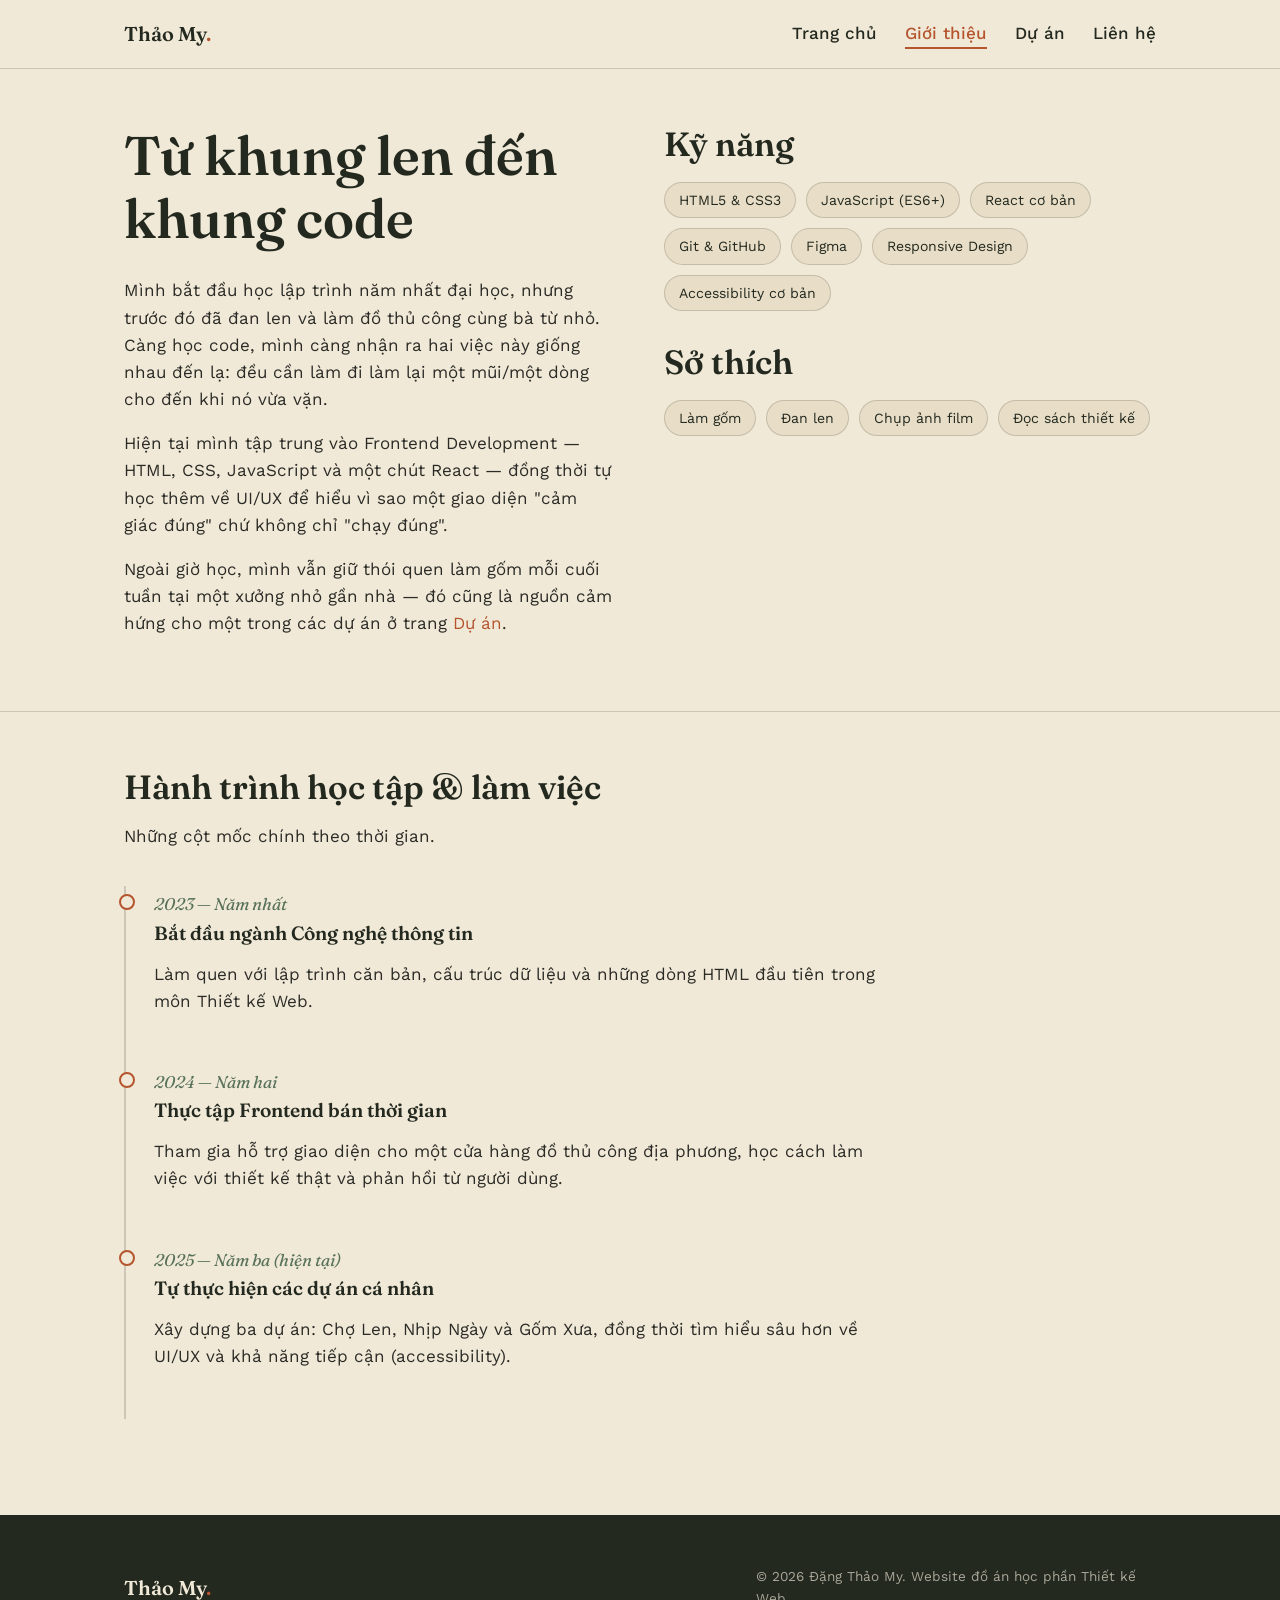
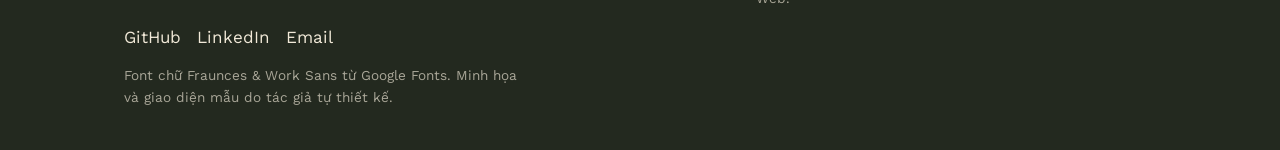
==== about.html @ 8a148832 "Add files via upload" ====
<!DOCTYPE html>
<html lang="vi">
<head>
  <meta charset="UTF-8">
  <meta name="viewport" content="width=device-width, initial-scale=1.0">
  <title>Giới thiệu — Đặng Thảo My</title>
  <meta name="description" content="Câu chuyện, học vấn, kỹ năng và sở thích của Đặng Thảo My.">
  <link rel="icon" type="image/svg+xml" href="images/favicon.svg">
  <link rel="preconnect" href="https://fonts.googleapis.com">
  <link href="https://fonts.googleapis.com/css2?family=Fraunces:wght@500;600&family=Work+Sans:wght@400;500;600&display=swap" rel="stylesheet">
  <link rel="stylesheet" href="css/style.css">
</head>
<body>

  <header class="site-header">
    <div class="wrap">
      <a href="index.html" class="brand">Thảo My<span>.</span></a>
      <nav class="main-nav" aria-label="Điều hướng chính">
        <ul>
          <li><a href="index.html">Trang chủ</a></li>
          <li><a href="about.html" aria-current="page">Giới thiệu</a></li>
          <li><a href="projects.html">Dự án</a></li>
          <li><a href="contact.html">Liên hệ</a></li>
        </ul>
      </nav>
    </div>
  </header>

  <main>
    <section>
      <div class="wrap two-col">
        <div>
          <h1>Từ khung len đến khung code</h1>
          <p>Mình bắt đầu học lập trình năm nhất đại học, nhưng trước đó đã đan len và làm đồ thủ công cùng bà từ nhỏ. Càng học code, mình càng nhận ra hai việc này giống nhau đến lạ: đều cần làm đi làm lại một mũi/một dòng cho đến khi nó vừa vặn.</p>
          <p>Hiện tại mình tập trung vào Frontend Development — HTML, CSS, JavaScript và một chút React — đồng thời tự học thêm về UI/UX để hiểu vì sao một giao diện "cảm giác đúng" chứ không chỉ "chạy đúng".</p>
          <p>Ngoài giờ học, mình vẫn giữ thói quen làm gốm mỗi cuối tuần tại một xưởng nhỏ gần nhà — đó cũng là nguồn cảm hứng cho một trong các dự án ở trang <a href="projects.html">Dự án</a>.</p>
        </div>
        <div>
          <h2>Kỹ năng</h2>
          <ul class="tag-row">
            <li>HTML5 &amp; CSS3</li>
            <li>JavaScript (ES6+)</li>
            <li>React cơ bản</li>
            <li>Git &amp; GitHub</li>
            <li>Figma</li>
            <li>Responsive Design</li>
            <li>Accessibility cơ bản</li>
          </ul>
          <h2 style="margin-top:32px;">Sở thích</h2>
          <ul class="tag-row">
            <li>Làm gốm</li>
            <li>Đan len</li>
            <li>Chụp ảnh film</li>
            <li>Đọc sách thiết kế</li>
          </ul>
        </div>
      </div>
    </section>

    <hr class="section-divider">

    <section>
      <div class="wrap">
        <div class="section-head">
          <h2>Hành trình học tập &amp; làm việc</h2>
          <p>Những cột mốc chính theo thời gian.</p>
        </div>
        <ul class="timeline">
          <li>
            <time>2023 — Năm nhất</time>
            <h3>Bắt đầu ngành Công nghệ thông tin</h3>
            <p>Làm quen với lập trình căn bản, cấu trúc dữ liệu và những dòng HTML đầu tiên trong môn Thiết kế Web.</p>
          </li>
          <li>
            <time>2024 — Năm hai</time>
            <h3>Thực tập Frontend bán thời gian</h3>
            <p>Tham gia hỗ trợ giao diện cho một cửa hàng đồ thủ công địa phương, học cách làm việc với thiết kế thật và phản hồi từ người dùng.</p>
          </li>
          <li>
            <time>2025 — Năm ba (hiện tại)</time>
            <h3>Tự thực hiện các dự án cá nhân</h3>
            <p>Xây dựng ba dự án: Chợ Len, Nhịp Ngày và Gốm Xưa, đồng thời tìm hiểu sâu hơn về UI/UX và khả năng tiếp cận (accessibility).</p>
          </li>
        </ul>
      </div>
    </section>
  </main>

  <footer class="site-footer">
    <div class="wrap">
      <div>
        <p class="brand" style="color:var(--paper)">Thảo My<span>.</span></p>
        <ul class="footer-social">
          <li><a href="https://github.com/" target="_blank" rel="noopener">GitHub</a></li>
          <li><a href="https://www.linkedin.com/" target="_blank" rel="noopener">LinkedIn</a></li>
          <li><a href="mailto:thaomy.dev@example.com">Email</a></li>
        </ul>
        <p class="footer-note">Font chữ Fraunces &amp; Work Sans từ Google Fonts. Minh họa và giao diện mẫu do tác giả tự thiết kế.</p>
      </div>
      <p class="footer-note">© 2026 Đặng Thảo My. Website đồ án học phần Thiết kế Web.</p>
    </div>
  </footer>

</body>
</html>
---- css/style.css ----
/* =========================================================
   Xưởng số của Thảo My — stylesheet dùng chung cho 4 trang
   Font: Fraunces (tiêu đề) & Work Sans (nội dung) từ Google Fonts
   Nguồn font: https://fonts.google.com/specimen/Fraunces
               https://fonts.google.com/specimen/Work+Sans
   ========================================================= */

:root {
  /* -- Bảng màu -- */
  --ink: #23291f;       /* chữ đậm, nền tối */
  --paper: #f1e9d8;     /* nền giấy ấm */
  --paper-soft: #e8ddc6;/* nền phụ, viền */
  --clay: #b4552e;      /* điểm nhấn chính — màu đất nung */
  --moss: #57715a;      /* điểm nhấn phụ — màu lá/chỉ len */
  --thread: #c9a227;    /* điểm nhấn nhỏ — màu chỉ thêu */
  --charcoal: #2b2b26;  /* chữ thường */
  --line: rgba(43, 43, 38, 0.18);

  --serif: "Fraunces", "Georgia", serif;
  --sans: "Work Sans", "Segoe UI", sans-serif;

  --max-width: 1080px;
}

* { box-sizing: border-box; }

html {
  scroll-behavior: smooth;
}

body {
  margin: 0;
  background: var(--paper);
  color: var(--charcoal);
  font-family: var(--sans);
  font-size: 17px;
  line-height: 1.6;
  -webkit-font-smoothing: antialiased;
}

img { max-width: 100%; display: block; }

a {
  color: var(--clay);
  text-decoration: none;
}

:focus-visible {
  outline: 2px solid var(--moss);
  outline-offset: 3px;
}

.wrap {
  max-width: var(--max-width);
  margin: 0 auto;
  padding: 0 24px;
}

h1, h2, h3 {
  font-family: var(--serif);
  color: var(--ink);
  line-height: 1.15;
  margin: 0 0 0.5em;
  font-weight: 600;
}

h1 { font-size: clamp(2.1rem, 5vw, 3.4rem); }
h2 { font-size: clamp(1.5rem, 3.2vw, 2.1rem); }
h3 { font-size: 1.2rem; }

p { max-width: 68ch; }

/* ---------- Header & điều hướng ---------- */
.site-header {
  border-bottom: 1px solid var(--line);
  background: var(--paper);
  position: sticky;
  top: 0;
  z-index: 20;
}

.site-header .wrap {
  display: flex;
  align-items: center;
  justify-content: space-between;
  padding-top: 18px;
  padding-bottom: 18px;
  gap: 16px;
  flex-wrap: wrap;
}

.brand {
  font-family: var(--serif);
  font-size: 1.25rem;
  color: var(--ink);
  font-weight: 600;
}

.brand span { color: var(--clay); }

.main-nav ul {
  list-style: none;
  display: flex;
  gap: 28px;
  margin: 0;
  padding: 0;
}

.main-nav a {
  color: var(--ink);
  font-weight: 500;
  position: relative;
  padding: 4px 0;
}

.main-nav a::after {
  content: "";
  position: absolute;
  left: 0;
  bottom: -2px;
  width: 0;
  height: 2px;
  background: var(--clay);
  transition: width 0.2s ease;
}

.main-nav a:hover::after,
.main-nav a[aria-current="page"]::after {
  width: 100%;
}

.main-nav a[aria-current="page"] {
  color: var(--clay);
}

/* ---------- Hero (trang chủ) ---------- */
.hero {
  padding: 64px 0 56px;
}

.hero .wrap {
  display: grid;
  grid-template-columns: 1.1fr 0.9fr;
  gap: 40px;
  align-items: center;
}

.hero-eyebrow {
  font-family: var(--serif);
  font-style: italic;
  color: var(--moss);
  margin-bottom: 6px;
  font-size: 1.05rem;
}

.hero-actions {
  display: flex;
  gap: 16px;
  margin-top: 28px;
  flex-wrap: wrap;
}

.btn {
  display: inline-block;
  padding: 12px 24px;
  border-radius: 3px;
  font-weight: 600;
  border: 1px solid transparent;
}

.btn-primary {
  background: var(--clay);
  color: var(--paper);
}

.btn-primary:hover { background: #99451f; }

.btn-outline {
  border-color: var(--ink);
  color: var(--ink);
}

.btn-outline:hover {
  border-color: var(--clay);
  color: var(--clay);
}

.hero-figure {
  background: var(--paper-soft);
  border-radius: 6px;
  padding: 18px;
}

/* ---------- Khối nội dung chung ---------- */
section { padding: 56px 0; }

.section-divider {
  border: none;
  border-top: 1px solid var(--line);
  margin: 0;
}

.section-head {
  max-width: 60ch;
  margin-bottom: 36px;
}

.tag-row {
  display: flex;
  flex-wrap: wrap;
  gap: 10px;
  margin: 18px 0;
  padding: 0;
  list-style: none;
}

.tag-row li {
  border: 1px solid var(--line);
  padding: 6px 14px;
  border-radius: 20px;
  font-size: 0.88rem;
  color: var(--ink);
  background: var(--paper-soft);
}

/* ---------- Lưới kỹ năng / điểm nổi bật ---------- */
.highlight-grid {
  display: grid;
  grid-template-columns: repeat(3, 1fr);
  gap: 32px;
}

.highlight-grid article {
  border-top: 3px solid var(--moss);
  padding-top: 14px;
}

.highlight-grid article:nth-child(2) { border-top-color: var(--clay); }
.highlight-grid article:nth-child(3) { border-top-color: var(--thread); }

/* ---------- Dòng thời gian (about) ---------- */
.timeline {
  list-style: none;
  margin: 0;
  padding: 0;
  border-left: 2px solid var(--line);
}

.timeline li {
  position: relative;
  padding: 4px 0 32px 28px;
}

.timeline li::before {
  content: "";
  position: absolute;
  left: -7px;
  top: 8px;
  width: 12px;
  height: 12px;
  border-radius: 50%;
  background: var(--paper);
  border: 2px solid var(--clay);
}

.timeline time {
  display: block;
  font-family: var(--serif);
  font-style: italic;
  color: var(--moss);
  margin-bottom: 4px;
}

/* ---------- Danh mục dự án (kiểu sổ tay xưởng) ---------- */
.project-entry {
  display: grid;
  grid-template-columns: 0.85fr 1.15fr;
  gap: 36px;
  padding: 40px 0;
  align-items: center;
  border-bottom: 1px solid var(--line);
}

.project-entry:first-of-type { padding-top: 0; }

.project-entry:nth-child(even) { direction: rtl; }
.project-entry:nth-child(even) > * { direction: ltr; }

.project-no {
  font-family: var(--serif);
  color: var(--thread);
  font-style: italic;
  font-size: 1rem;
  display: block;
  margin-bottom: 6px;
}

.project-figure {
  background: var(--paper-soft);
  border-radius: 6px;
  padding: 14px;
}

.project-meta {
  display: flex;
  flex-wrap: wrap;
  gap: 8px;
  margin: 14px 0 18px;
  padding: 0;
  list-style: none;
  font-size: 0.85rem;
  color: var(--moss);
  font-weight: 600;
}

.project-meta li::after { content: "·"; margin-left: 8px; color: var(--line); }
.project-meta li:last-child::after { content: none; }

.project-links a {
  font-weight: 600;
  margin-right: 18px;
}

/* ---------- Liên hệ ---------- */
.contact-grid {
  display: grid;
  grid-template-columns: 1fr 1fr;
  gap: 48px;
}

.contact-form {
  display: grid;
  gap: 16px;
}

.contact-form label {
  display: block;
  font-weight: 600;
  margin-bottom: 6px;
  color: var(--ink);
}

.contact-form input,
.contact-form textarea {
  width: 100%;
  font-family: var(--sans);
  font-size: 1rem;
  padding: 10px 12px;
  border: 1px solid var(--line);
  border-radius: 4px;
  background: #fffdf8;
  color: var(--charcoal);
}

.contact-form textarea { resize: vertical; min-height: 130px; }

.contact-info ul {
  list-style: none;
  padding: 0;
  margin: 20px 0;
}

.contact-info li { margin-bottom: 14px; }

.contact-info .label {
  display: block;
  font-size: 0.82rem;
  text-transform: none;
  color: var(--moss);
  font-weight: 600;
  margin-bottom: 2px;
}

/* ---------- Chân trang ---------- */
.site-footer {
  border-top: 1px solid var(--line);
  background: var(--ink);
  color: var(--paper-soft);
  padding: 36px 0 28px;
  margin-top: 40px;
}

.site-footer .wrap {
  display: flex;
  justify-content: space-between;
  flex-wrap: wrap;
  gap: 18px;
  align-items: flex-start;
}

.site-footer a { color: var(--paper); }
.site-footer a:hover { color: var(--thread); }

.footer-note {
  font-size: 0.85rem;
  color: rgba(241, 233, 216, 0.65);
  max-width: 50ch;
}

.footer-social {
  display: flex;
  gap: 16px;
  list-style: none;
  padding: 0;
  margin: 0 0 10px;
}

/* ---------- Trang giới thiệu doanh thu / layout 2 cột ---------- */
.two-col {
  display: grid;
  grid-template-columns: 1fr 1fr;
  gap: 48px;
  align-items: start;
}

/* ---------- Responsive: điện thoại & máy tính bảng ---------- */
@media (max-width: 860px) {
  .hero .wrap,
  .two-col,
  .contact-grid {
    grid-template-columns: 1fr;
  }

  .hero-figure { order: -1; max-width: 280px; margin: 0 auto; }

  .highlight-grid { grid-template-columns: 1fr; gap: 28px; }

  .project-entry,
  .project-entry:nth-child(even) {
    grid-template-columns: 1fr;
    direction: ltr;
  }

  .project-figure { max-width: 320px; margin: 0 auto; }
}

@media (max-width: 600px) {
  .site-header .wrap { flex-direction: column; align-items: flex-start; gap: 10px; }
  .main-nav ul { gap: 18px; flex-wrap: wrap; }
  section { padding: 40px 0; }
  .site-footer .wrap { flex-direction: column; }
}
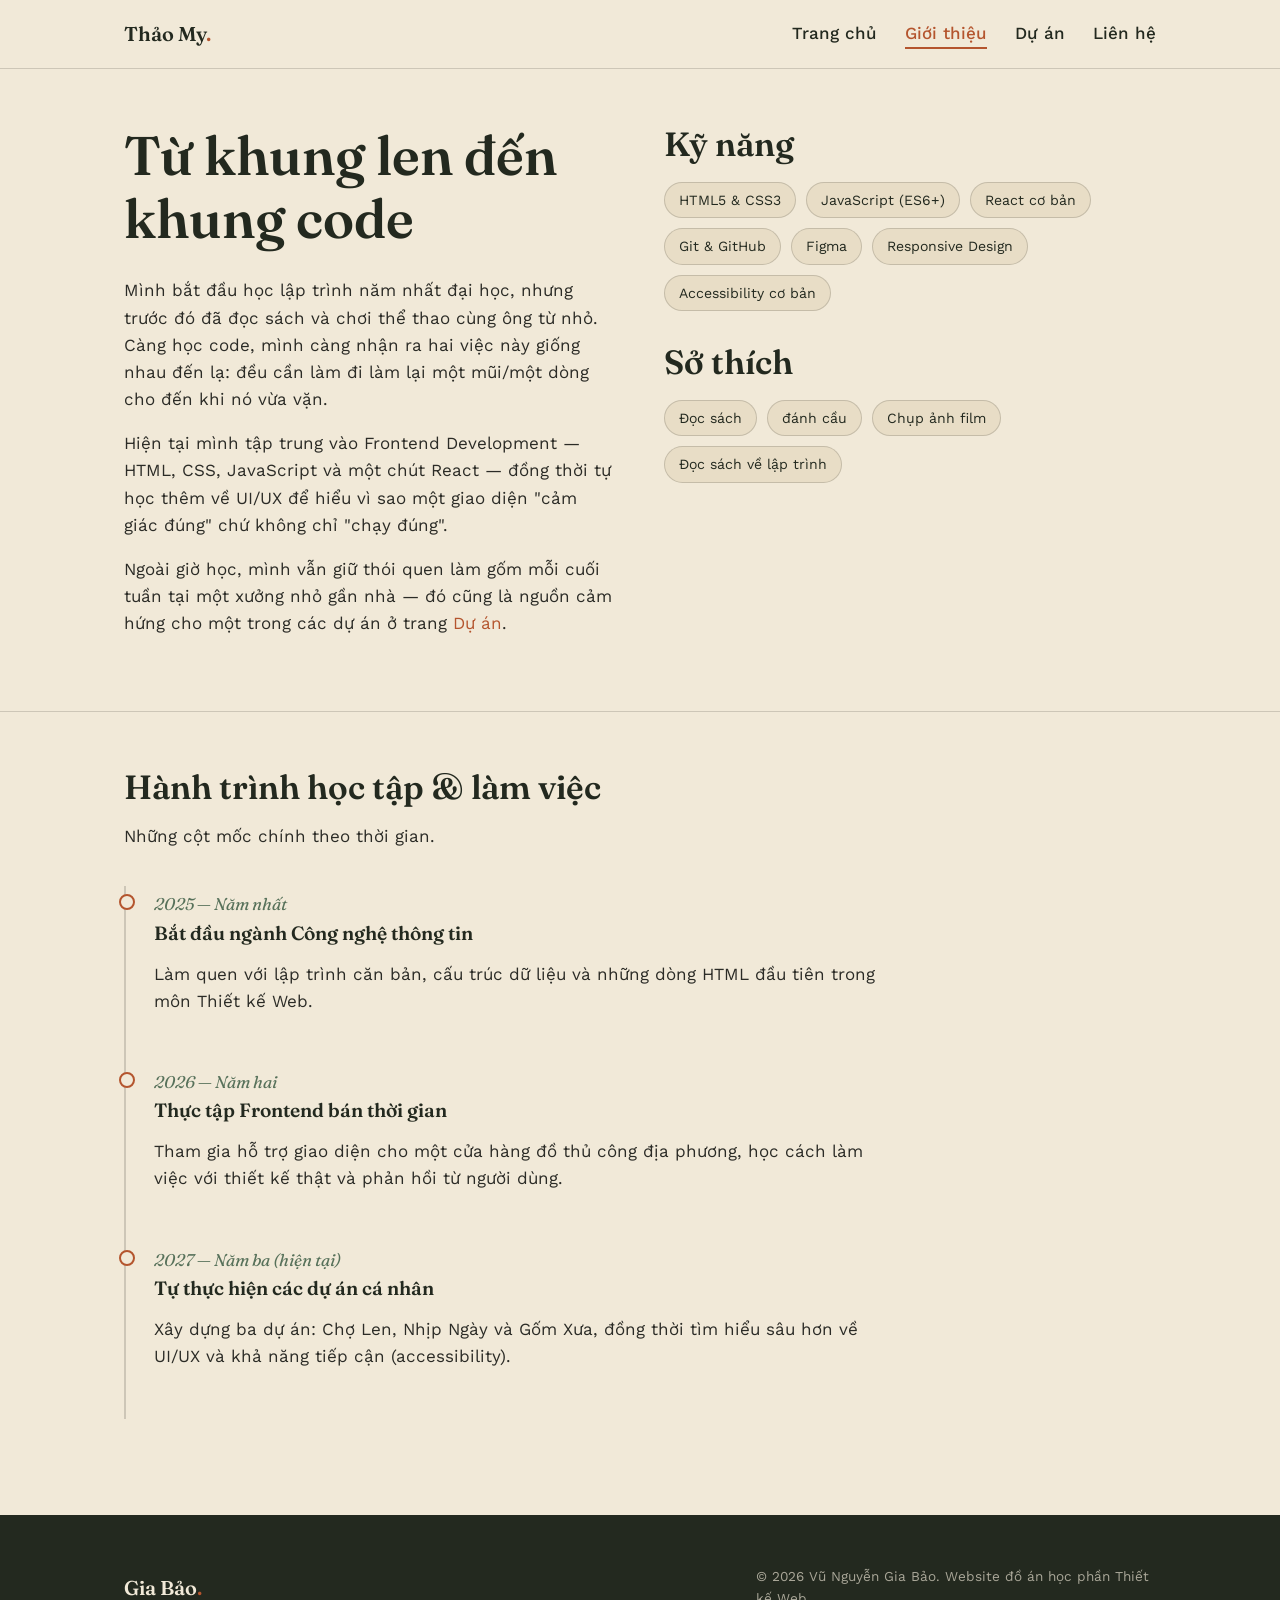
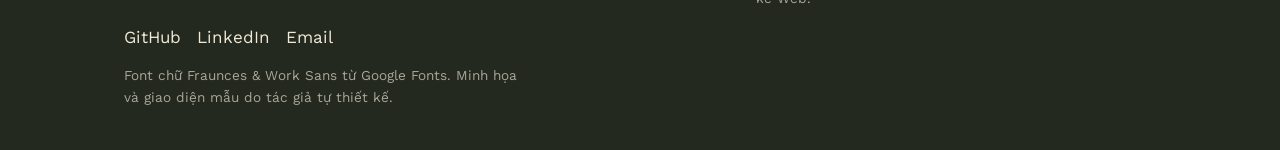
==== commit b1caf211: "Update personal information in about.html" ====
--- a/about.html
+++ b/about.html
@@ -3,7 +3,7 @@
 <head>
   <meta charset="UTF-8">
   <meta name="viewport" content="width=device-width, initial-scale=1.0">
-  <title>Giới thiệu — Đặng Thảo My</title>
+  <title>Giới thiệu — Vũ Nguyễn Gia Bảo</title>
   <meta name="description" content="Câu chuyện, học vấn, kỹ năng và sở thích của Đặng Thảo My.">
   <link rel="icon" type="image/svg+xml" href="images/favicon.svg">
   <link rel="preconnect" href="https://fonts.googleapis.com">
@@ -31,7 +31,7 @@
       <div class="wrap two-col">
         <div>
           <h1>Từ khung len đến khung code</h1>
-          <p>Mình bắt đầu học lập trình năm nhất đại học, nhưng trước đó đã đan len và làm đồ thủ công cùng bà từ nhỏ. Càng học code, mình càng nhận ra hai việc này giống nhau đến lạ: đều cần làm đi làm lại một mũi/một dòng cho đến khi nó vừa vặn.</p>
+          <p>Mình bắt đầu học lập trình năm nhất đại học, nhưng trước đó đã đọc sách và chơi thể thao cùng ông từ nhỏ. Càng học code, mình càng nhận ra hai việc này giống nhau đến lạ: đều cần làm đi làm lại một mũi/một dòng cho đến khi nó vừa vặn.</p>
           <p>Hiện tại mình tập trung vào Frontend Development — HTML, CSS, JavaScript và một chút React — đồng thời tự học thêm về UI/UX để hiểu vì sao một giao diện "cảm giác đúng" chứ không chỉ "chạy đúng".</p>
           <p>Ngoài giờ học, mình vẫn giữ thói quen làm gốm mỗi cuối tuần tại một xưởng nhỏ gần nhà — đó cũng là nguồn cảm hứng cho một trong các dự án ở trang <a href="projects.html">Dự án</a>.</p>
         </div>
@@ -48,10 +48,10 @@
           </ul>
           <h2 style="margin-top:32px;">Sở thích</h2>
           <ul class="tag-row">
-            <li>Làm gốm</li>
-            <li>Đan len</li>
+            <li>Đọc sách</li>
+            <li>đánh cầu</li>
             <li>Chụp ảnh film</li>
-            <li>Đọc sách thiết kế</li>
+            <li>Đọc sách về lập trình</li>
           </ul>
         </div>
       </div>
@@ -67,17 +67,17 @@
         </div>
         <ul class="timeline">
           <li>
-            <time>2023 — Năm nhất</time>
+            <time>2025 — Năm nhất</time>
             <h3>Bắt đầu ngành Công nghệ thông tin</h3>
             <p>Làm quen với lập trình căn bản, cấu trúc dữ liệu và những dòng HTML đầu tiên trong môn Thiết kế Web.</p>
           </li>
           <li>
-            <time>2024 — Năm hai</time>
+            <time>2026 — Năm hai</time>
             <h3>Thực tập Frontend bán thời gian</h3>
             <p>Tham gia hỗ trợ giao diện cho một cửa hàng đồ thủ công địa phương, học cách làm việc với thiết kế thật và phản hồi từ người dùng.</p>
           </li>
           <li>
-            <time>2025 — Năm ba (hiện tại)</time>
+            <time>2027 — Năm ba (hiện tại)</time>
             <h3>Tự thực hiện các dự án cá nhân</h3>
             <p>Xây dựng ba dự án: Chợ Len, Nhịp Ngày và Gốm Xưa, đồng thời tìm hiểu sâu hơn về UI/UX và khả năng tiếp cận (accessibility).</p>
           </li>
@@ -89,7 +89,7 @@
   <footer class="site-footer">
     <div class="wrap">
       <div>
-        <p class="brand" style="color:var(--paper)">Thảo My<span>.</span></p>
+        <p class="brand" style="color:var(--paper)">Gia Bảo<span>.</span></p>
         <ul class="footer-social">
           <li><a href="https://github.com/" target="_blank" rel="noopener">GitHub</a></li>
           <li><a href="https://www.linkedin.com/" target="_blank" rel="noopener">LinkedIn</a></li>
@@ -97,7 +97,7 @@
         </ul>
         <p class="footer-note">Font chữ Fraunces &amp; Work Sans từ Google Fonts. Minh họa và giao diện mẫu do tác giả tự thiết kế.</p>
       </div>
-      <p class="footer-note">© 2026 Đặng Thảo My. Website đồ án học phần Thiết kế Web.</p>
+      <p class="footer-note">© 2026 Vũ Nguyễn Gia Bảo. Website đồ án học phần Thiết kế Web.</p>
     </div>
   </footer>
 
